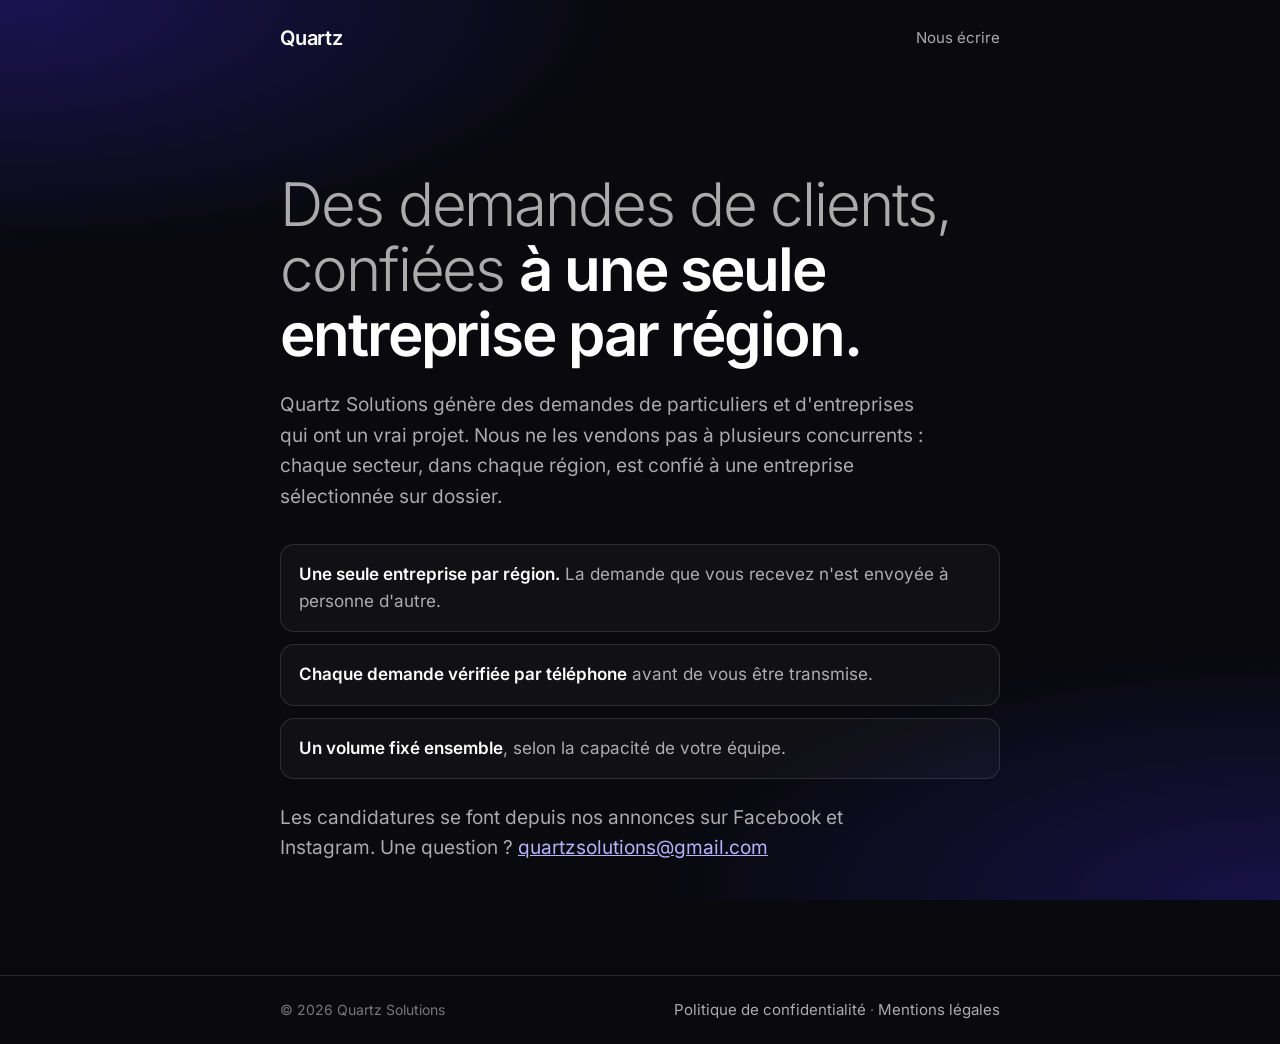
==== index.html @ 1d09c46c "Site Quartz Solutions : accueil, politique de confidentialité, mentions légales Co-Authored-By: Clau" ====
<!doctype html>
<html lang="fr">
<head>
<meta charset="utf-8">
<meta name="viewport" content="width=device-width, initial-scale=1">
<title>Quartz Solutions</title>
<meta name="description" content="Quartz Solutions confie des demandes de clients à des entreprises sélectionnées : une seule entreprise par secteur et par région.">
<link rel="stylesheet" href="style.css">
</head>
<body>
<header><div class="wrap">
<a class="logo" href="./">Quartz</a>
<nav><a href="mailto:quartzsolutions@gmail.com">Nous écrire</a></nav>
</div></header>

<main class="wrap">
<section class="hero">
<h1>Des demandes de clients, confiées <b>à une seule entreprise par région.</b></h1>
<p>Quartz Solutions génère des demandes de particuliers et d'entreprises qui ont un vrai projet. Nous ne les vendons pas à plusieurs concurrents : chaque secteur, dans chaque région, est confié à une entreprise sélectionnée sur dossier.</p>
<ul class="points">
<li><b>Une seule entreprise par région.</b> La demande que vous recevez n'est envoyée à personne d'autre.</li>
<li><b>Chaque demande vérifiée par téléphone</b> avant de vous être transmise.</li>
<li><b>Un volume fixé ensemble</b>, selon la capacité de votre équipe.</li>
</ul>
<p>Les candidatures se font depuis nos annonces sur Facebook et Instagram. Une question ? <a href="mailto:quartzsolutions@gmail.com">quartzsolutions@gmail.com</a></p>
</section>
</main>

<footer><div class="wrap">
<span>© 2026 Quartz Solutions</span>
<span><a href="confidentialite">Politique de confidentialité</a> · <a href="mentions-legales">Mentions légales</a></span>
</div></footer>
</body>
</html>
---- style.css ----
@font-face { font-family: 'Inter'; font-weight: 300; src: url('fonts/inter-latin-300-normal.woff2') format('woff2'); font-display: swap; }
@font-face { font-family: 'Inter'; font-weight: 400; src: url('fonts/inter-latin-400-normal.woff2') format('woff2'); font-display: swap; }
@font-face { font-family: 'Inter'; font-weight: 600; src: url('fonts/inter-latin-600-normal.woff2') format('woff2'); font-display: swap; }
:root { --bg: #09090E; --ink: #fff; --doux: rgba(255,255,255,.66); --pale: rgba(255,255,255,.45); --accent: #B9B3FF; --ligne: rgba(255,255,255,.12); }
* { box-sizing: border-box; margin: 0; padding: 0; }
body { background: var(--bg); color: var(--ink); font: 400 17px/1.6 'Inter', system-ui, sans-serif; -webkit-font-smoothing: antialiased;
  background-image: radial-gradient(ellipse 70% 40% at 0% 0%, rgba(40,28,140,.55), transparent 70%), radial-gradient(ellipse 70% 40% at 100% 100%, rgba(40,28,140,.45), transparent 70%); background-attachment: fixed; min-height: 100vh; }
a { color: var(--accent); }
.wrap { max-width: 760px; margin: 0 auto; padding: 0 20px; }
header .wrap, footer .wrap { display: flex; justify-content: space-between; align-items: center; gap: 16px; padding-top: 22px; padding-bottom: 22px; }
.logo { color: var(--ink); text-decoration: none; font-weight: 600; font-size: 20px; letter-spacing: -.01em; }
nav a, footer a { color: var(--doux); text-decoration: none; font-size: 15px; }
footer { border-top: 1px solid var(--ligne); margin-top: 72px; color: var(--pale); font-size: 14px; }
footer .wrap { flex-wrap: wrap; }
.hero { padding: 96px 0 40px; }
.hero h1 { font-weight: 300; font-size: clamp(36px, 7vw, 60px); line-height: 1.08; letter-spacing: -.035em; color: var(--doux); }
.hero h1 b { font-weight: 600; color: var(--ink); }
.hero p { margin-top: 24px; font-size: 19px; color: var(--doux); max-width: 34em; }
.points { list-style: none; margin-top: 32px; display: grid; gap: 12px; }
.points li { padding: 16px 18px; border: 1px solid var(--ligne); border-radius: 14px; background: rgba(255,255,255,.03); color: var(--doux); }
.points b { color: var(--ink); font-weight: 600; }
.legal { padding-top: 48px; }
.legal h1 { font-weight: 300; font-size: 40px; letter-spacing: -.03em; margin-bottom: 8px; }
.legal h2 { font-weight: 600; font-size: 20px; margin: 36px 0 10px; }
.legal p, .legal li { color: var(--doux); }
.legal ul { padding-left: 20px; display: grid; gap: 6px; }
.legal p + p { margin-top: 10px; }
table { width: 100%; border-collapse: collapse; margin-top: 8px; font-size: 15px; }
th, td { text-align: left; padding: 10px 12px; border-bottom: 1px solid var(--ligne); vertical-align: top; color: var(--doux); }
th { color: var(--ink); font-weight: 600; }
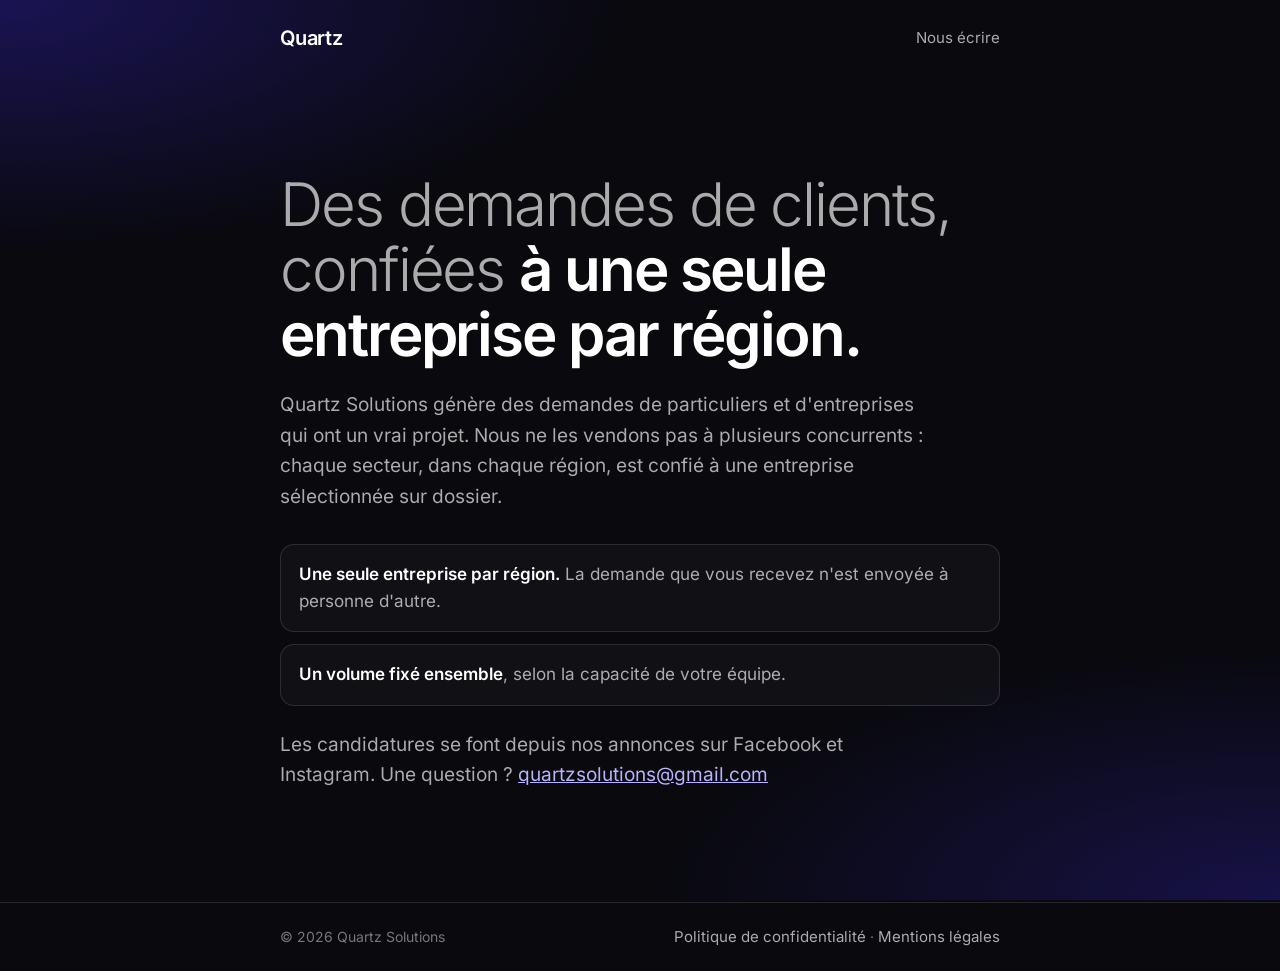
==== commit c9b472b1: "Accueil : retire « vérifiée par téléphone » (pas d'appel de qualification sur cette niche) Co-Author" ====
--- a/index.html
+++ b/index.html
@@ -19,7 +19,6 @@
 <p>Quartz Solutions génère des demandes de particuliers et d'entreprises qui ont un vrai projet. Nous ne les vendons pas à plusieurs concurrents : chaque secteur, dans chaque région, est confié à une entreprise sélectionnée sur dossier.</p>
 <ul class="points">
 <li><b>Une seule entreprise par région.</b> La demande que vous recevez n'est envoyée à personne d'autre.</li>
-<li><b>Chaque demande vérifiée par téléphone</b> avant de vous être transmise.</li>
 <li><b>Un volume fixé ensemble</b>, selon la capacité de votre équipe.</li>
 </ul>
 <p>Les candidatures se font depuis nos annonces sur Facebook et Instagram. Une question ? <a href="mailto:quartzsolutions@gmail.com">quartzsolutions@gmail.com</a></p>
